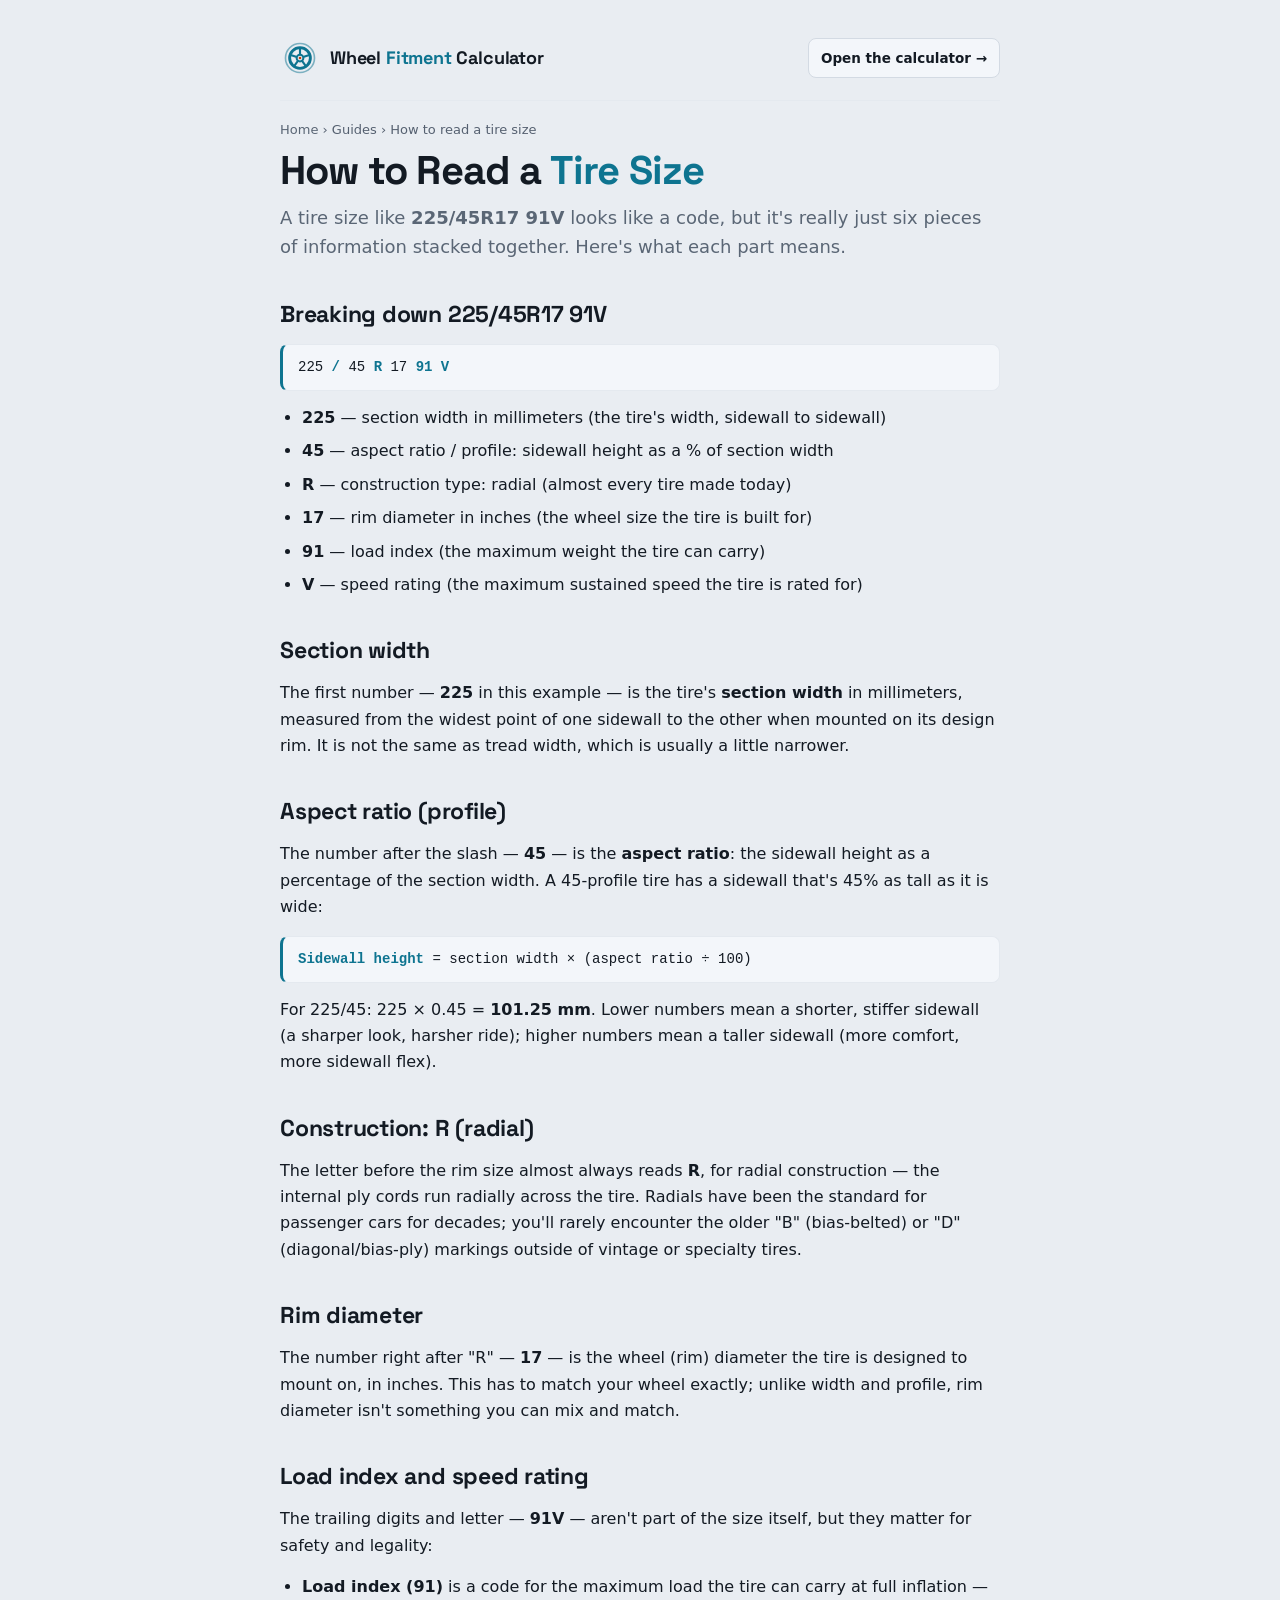
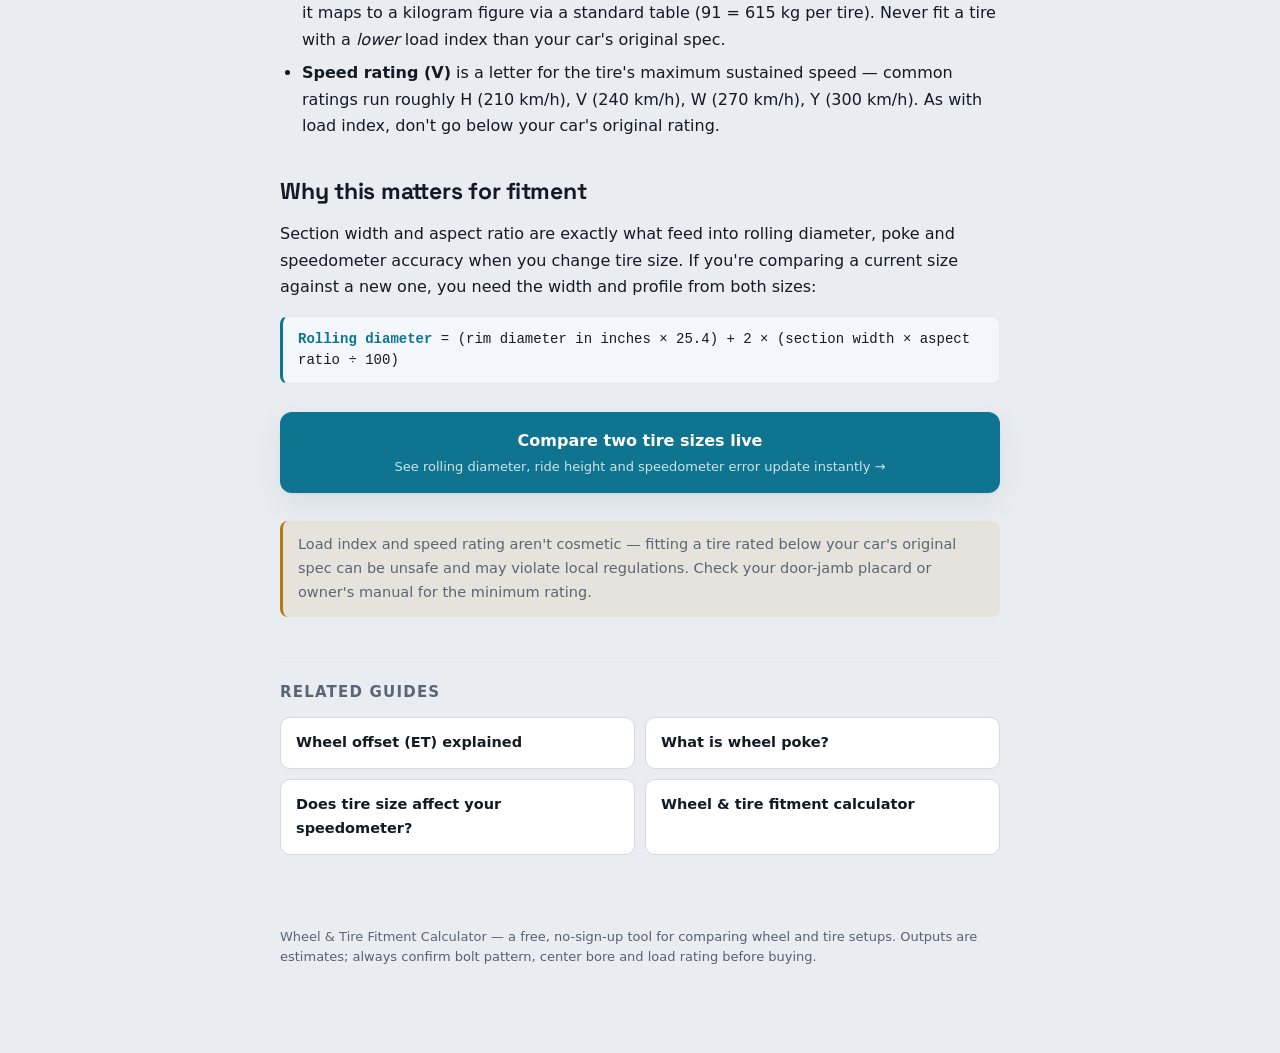
==== guides/how-to-read-a-tire-size.html @ 920fa5c3 "Swap willtheyfit-alternative guide for a tire-size-reading guide - Remove guides/willtheyfit-alterna" ====
<!doctype html>
<html lang="en">
<meta charset="utf-8">
<meta name="viewport" content="width=device-width, initial-scale=1">
<meta name="description" content="Tire sizes like 225/45R17 91V look cryptic but decode into a few simple numbers: section width, aspect ratio, construction, rim diameter, load index and speed rating. Here's how to read every part.">
<title>How to Read a Tire Size — 225/45R17 Explained</title>
<link rel="canonical" href="https://wheelfitmentcalculator.com/guides/how-to-read-a-tire-size">
<link rel="icon" href="/favicon.ico" sizes="48x48">
<link rel="icon" href="/favicon.svg" type="image/svg+xml">
<link rel="apple-touch-icon" href="/apple-touch-icon.png">
<meta name="theme-color" content="#0b0e12" media="(prefers-color-scheme: dark)">
<meta name="theme-color" content="#e9edf2" media="(prefers-color-scheme: light)">
<meta property="og:type" content="article">
<meta property="og:title" content="How to Read a Tire Size">
<meta property="og:description" content="What section width, aspect ratio, construction, rim diameter, load index and speed rating actually mean — decoding a size like 225/45R17 91V.">
<meta property="og:url" content="https://wheelfitmentcalculator.com/guides/how-to-read-a-tire-size">
<meta property="og:image" content="https://wheelfitmentcalculator.com/og-image.png">
<meta name="twitter:card" content="summary_large_image">
<link rel="stylesheet" href="/assets/site.css">
<script type="application/ld+json">
{"@context":"https://schema.org","@type":"Article","headline":"How to Read a Tire Size — 225/45R17 Explained","description":"What section width, aspect ratio, construction, rim diameter, load index and speed rating mean — decoding a tire size like 225/45R17 91V.","mainEntityOfPage":"https://wheelfitmentcalculator.com/guides/how-to-read-a-tire-size","author":{"@type":"Organization","name":"Wheel Fitment Calculator"},"publisher":{"@type":"Organization","name":"Wheel Fitment Calculator"}}
</script>
<script type="application/ld+json">
{"@context":"https://schema.org","@type":"BreadcrumbList","itemListElement":[{"@type":"ListItem","position":1,"name":"Home","item":"https://wheelfitmentcalculator.com/"},{"@type":"ListItem","position":2,"name":"Guides","item":"https://wheelfitmentcalculator.com/guides/how-to-read-a-tire-size"},{"@type":"ListItem","position":3,"name":"How to Read a Tire Size"}]}
</script>

<div class="wrap">
  <header class="site-header">
    <a href="/" style="display:flex;align-items:center;gap:10px">
      <svg class="mark" viewBox="0 0 32 32" aria-hidden="true">
        <circle cx="16" cy="16" r="11.6" fill="none" stroke="var(--new)" stroke-width="1.3" opacity="0.5"/>
        <circle cx="16" cy="16" r="8.3" fill="none" stroke="var(--new)" stroke-width="2.3"/>
        <line x1="16" y1="12.7" x2="16" y2="8.8" stroke="var(--new)" stroke-width="1.7" stroke-linecap="round"/>
        <line x1="19.14" y1="14.98" x2="22.85" y2="13.78" stroke="var(--new)" stroke-width="1.7" stroke-linecap="round"/>
        <line x1="17.94" y1="18.67" x2="20.23" y2="21.82" stroke="var(--new)" stroke-width="1.7" stroke-linecap="round"/>
        <line x1="14.06" y1="18.67" x2="11.77" y2="21.82" stroke="var(--new)" stroke-width="1.7" stroke-linecap="round"/>
        <line x1="12.86" y1="14.98" x2="9.15" y2="13.78" stroke="var(--new)" stroke-width="1.7" stroke-linecap="round"/>
        <circle cx="16" cy="16" r="2.7" fill="var(--ground)" stroke="var(--new)" stroke-width="1.6"/>
        <circle cx="16" cy="16" r="1.05" fill="var(--existing)"/>
      </svg>
      <span class="name">Wheel <b>Fitment</b> Calculator</span>
    </a>
    <a class="to-app" href="/">Open the calculator →</a>
  </header>

  <p class="crumb"><a href="/">Home</a> › Guides › How to read a tire size</p>
  <article>
    <h1>How to Read a <span class="accent">Tire Size</span></h1>
    <p class="lead">A tire size like <strong>225/45R17 91V</strong> looks like a code, but it's really just six pieces of information stacked together. Here's what each part means.</p>

    <h2>Breaking down 225/45R17 91V</h2>
    <div class="formula">225 <b>/</b> 45 <b>R</b> 17 <b>91</b> <b>V</b></div>
    <ul>
      <li><strong>225</strong> — section width in millimeters (the tire's width, sidewall to sidewall)</li>
      <li><strong>45</strong> — aspect ratio / profile: sidewall height as a % of section width</li>
      <li><strong>R</strong> — construction type: radial (almost every tire made today)</li>
      <li><strong>17</strong> — rim diameter in inches (the wheel size the tire is built for)</li>
      <li><strong>91</strong> — load index (the maximum weight the tire can carry)</li>
      <li><strong>V</strong> — speed rating (the maximum sustained speed the tire is rated for)</li>
    </ul>

    <h2>Section width</h2>
    <p>The first number — <strong>225</strong> in this example — is the tire's <strong>section width</strong> in millimeters, measured from the widest point of one sidewall to the other when mounted on its design rim. It is not the same as tread width, which is usually a little narrower.</p>

    <h2>Aspect ratio (profile)</h2>
    <p>The number after the slash — <strong>45</strong> — is the <strong>aspect ratio</strong>: the sidewall height as a percentage of the section width. A 45-profile tire has a sidewall that's 45% as tall as it is wide:</p>
    <div class="formula"><b>Sidewall height</b> = section width × (aspect ratio ÷ 100)</div>
    <p>For 225/45: 225 × 0.45 = <strong>101.25&nbsp;mm</strong>. Lower numbers mean a shorter, stiffer sidewall (a sharper look, harsher ride); higher numbers mean a taller sidewall (more comfort, more sidewall flex).</p>

    <h2>Construction: R (radial)</h2>
    <p>The letter before the rim size almost always reads <strong>R</strong>, for radial construction — the internal ply cords run radially across the tire. Radials have been the standard for passenger cars for decades; you'll rarely encounter the older "B" (bias-belted) or "D" (diagonal/bias-ply) markings outside of vintage or specialty tires.</p>

    <h2>Rim diameter</h2>
    <p>The number right after "R" — <strong>17</strong> — is the wheel (rim) diameter the tire is designed to mount on, in inches. This has to match your wheel exactly; unlike width and profile, rim diameter isn't something you can mix and match.</p>

    <h2>Load index and speed rating</h2>
    <p>The trailing digits and letter — <strong>91V</strong> — aren't part of the size itself, but they matter for safety and legality:</p>
    <ul>
      <li><strong>Load index (91)</strong> is a code for the maximum load the tire can carry at full inflation — it maps to a kilogram figure via a standard table (91 = 615&nbsp;kg per tire). Never fit a tire with a <em>lower</em> load index than your car's original spec.</li>
      <li><strong>Speed rating (V)</strong> is a letter for the tire's maximum sustained speed — common ratings run roughly H (210&nbsp;km/h), V (240&nbsp;km/h), W (270&nbsp;km/h), Y (300&nbsp;km/h). As with load index, don't go below your car's original rating.</li>
    </ul>

    <h2>Why this matters for fitment</h2>
    <p>Section width and aspect ratio are exactly what feed into rolling diameter, poke and speedometer accuracy when you change tire size. If you're comparing a current size against a new one, you need the width and profile from both sizes:</p>
    <div class="formula"><b>Rolling diameter</b> = (rim diameter in inches × 25.4) + 2 × (section width × aspect ratio ÷ 100)</div>

    <a class="cta" href="/">Compare two tire sizes live<small>See rolling diameter, ride height and speedometer error update instantly →</small></a>

    <div class="note">Load index and speed rating aren't cosmetic — fitting a tire rated below your car's original spec can be unsafe and may violate local regulations. Check your door-jamb placard or owner's manual for the minimum rating.</div>

    <div class="related">
      <h2>Related guides</h2>
      <div class="related-grid">
        <a href="/guides/wheel-offset-et-explained">Wheel offset (ET) explained</a>
        <a href="/guides/what-is-wheel-poke">What is wheel poke?</a>
        <a href="/guides/tire-size-and-speedometer-error">Does tire size affect your speedometer?</a>
        <a href="/">Wheel &amp; tire fitment calculator</a>
      </div>
    </div>
  </article>

  <footer>
    <p><a href="/">Wheel &amp; Tire Fitment Calculator</a> — a free, no-sign-up tool for comparing wheel and tire setups. Outputs are estimates; always confirm bolt pattern, center bore and load rating before buying.</p>
  </footer>
</div>
---- assets/site.css ----
/* Shared styles for the content/guide pages (the calculator app keeps its own inline CSS). */
@font-face {
  font-family: 'Space Grotesk';
  font-style: normal;
  font-weight: 700;
  font-display: swap;
  src: url(/assets/space-grotesk-700.woff2) format('woff2');
}

:root {
  --ground: #0b0e12; --surface: #141922; --surface-2: #1b212c; --line: #28303b; --line-soft: #1e2530;
  --ink: #eaf0f6; --ink-dim: #8b97a6; --ink-faint: #7c8b9e;
  --existing: #ff7a33; --new: #31c8ff; --hl: #ffcf40;
  --font-ui: system-ui, -apple-system, "Segoe UI", Roboto, Helvetica, Arial, sans-serif;
  --font-mono: ui-monospace, "Cascadia Mono", "SFMono-Regular", "Segoe UI Mono", Consolas, "Liberation Mono", monospace;
  --shadow: 0 1px 0 rgba(255,255,255,0.03) inset, 0 8px 30px rgba(0,0,0,0.35);
}
@media (prefers-color-scheme: light) {
  :root {
    --ground: #e9edf2; --surface: #ffffff; --surface-2: #f3f6fa; --line: #d3dae3; --line-soft: #e4e9ef;
    --ink: #131a23; --ink-dim: #5a6675; --ink-faint: #556070;
    --existing: #c2410c; --new: #0e7490; --hl: #b7790a;
    --shadow: 0 1px 2px rgba(20,30,45,0.06), 0 10px 30px rgba(30,45,70,0.08);
  }
}

* { box-sizing: border-box; }
html { -webkit-text-size-adjust: 100%; }
body { margin: 0; background: var(--ground); color: var(--ink); font-family: var(--font-ui); font-size: 16px; line-height: 1.65; -webkit-font-smoothing: antialiased; }
.wrap { max-width: 760px; margin: 0 auto; padding: 24px 20px 72px; }
img, svg { max-width: 100%; }
a { color: var(--new); text-decoration: none; }
a:hover { text-decoration: underline; }

/* header */
.site-header { display: flex; align-items: center; gap: 12px; padding: 14px 0 22px; border-bottom: 1px solid var(--line-soft); margin-bottom: 6px; }
.site-header .mark { width: 40px; height: 40px; flex: none; }
.site-header .name { font-family: 'Space Grotesk', var(--font-ui); font-weight: 700; font-size: 18px; letter-spacing: -0.01em; color: var(--ink); }
.site-header .name b { color: var(--new); font-weight: 700; }
.site-header .to-app { margin-left: auto; font-family: var(--font-ui); font-size: 13.5px; font-weight: 600; color: var(--ink); background: var(--surface-2); border: 1px solid var(--line); border-radius: 8px; padding: 8px 12px; }
.site-header .to-app:hover { border-color: var(--ink-faint); text-decoration: none; }

/* breadcrumb */
.crumb { font-size: 13px; color: var(--ink-faint); margin: 18px 0 4px; }
.crumb a { color: var(--ink-dim); }

/* article */
article h1 { font-family: 'Space Grotesk', var(--font-ui); font-weight: 700; letter-spacing: -0.02em; line-height: 1.1; font-size: clamp(28px, 5vw, 40px); margin: 8px 0 10px; }
article h1 .accent { color: var(--new); }
.lead { font-size: 18px; color: var(--ink-dim); margin: 0 0 26px; }
article h2 { font-family: 'Space Grotesk', var(--font-ui); font-weight: 700; letter-spacing: -0.01em; font-size: 23px; margin: 34px 0 10px; }
article h3 { font-size: 17px; font-weight: 700; margin: 24px 0 6px; }
article p { margin: 0 0 15px; color: var(--ink); }
article ul, article ol { margin: 0 0 15px; padding-left: 22px; color: var(--ink); }
article li { margin: 0 0 7px; }
article strong { font-weight: 600; }
.muted { color: var(--ink-dim); }

.formula { font-family: var(--font-mono); font-size: 14px; line-height: 1.5; background: var(--surface-2); border: 1px solid var(--line-soft); border-left: 3px solid var(--new); border-radius: 8px; padding: 12px 15px; margin: 0 0 14px; color: var(--ink); overflow-x: auto; }
.formula b { color: var(--new); }
.note { border-left: 3px solid var(--hl); background: color-mix(in srgb, var(--hl) 9%, transparent); padding: 12px 15px; border-radius: 8px; font-size: 14.5px; color: var(--ink-dim); margin: 0 0 16px; }

/* call-to-action to the calculator */
.cta { display: block; text-align: center; background: var(--new); color: #04121a; border-radius: 12px; padding: 16px 20px; font-weight: 700; font-size: 16px; margin: 28px 0; box-shadow: var(--shadow); }
.cta:hover { filter: brightness(1.06); text-decoration: none; }
.cta small { display: block; font-weight: 500; font-size: 13px; opacity: 0.8; margin-top: 2px; }
@media (prefers-color-scheme: light) { .cta { color: #ffffff; } }

/* related guides */
.related { margin-top: 40px; border-top: 1px solid var(--line-soft); padding-top: 22px; }
.related h2 { font-size: 15px; text-transform: uppercase; letter-spacing: .08em; color: var(--ink-dim); margin: 0 0 12px; font-family: var(--font-ui); font-weight: 700; }
.related-grid { display: grid; grid-template-columns: 1fr 1fr; gap: 10px; }
@media (max-width: 560px) { .related-grid { grid-template-columns: 1fr; } }
.related-grid a { display: block; background: var(--surface); border: 1px solid var(--line); border-radius: 10px; padding: 13px 15px; color: var(--ink); font-weight: 600; font-size: 14.5px; }
.related-grid a:hover { border-color: var(--ink-faint); text-decoration: none; }

footer { margin-top: 40px; border-top: 1px solid var(--line-soft); padding-top: 18px; color: var(--ink-faint); font-size: 13px; line-height: 1.6; }
footer a { color: var(--ink-dim); }
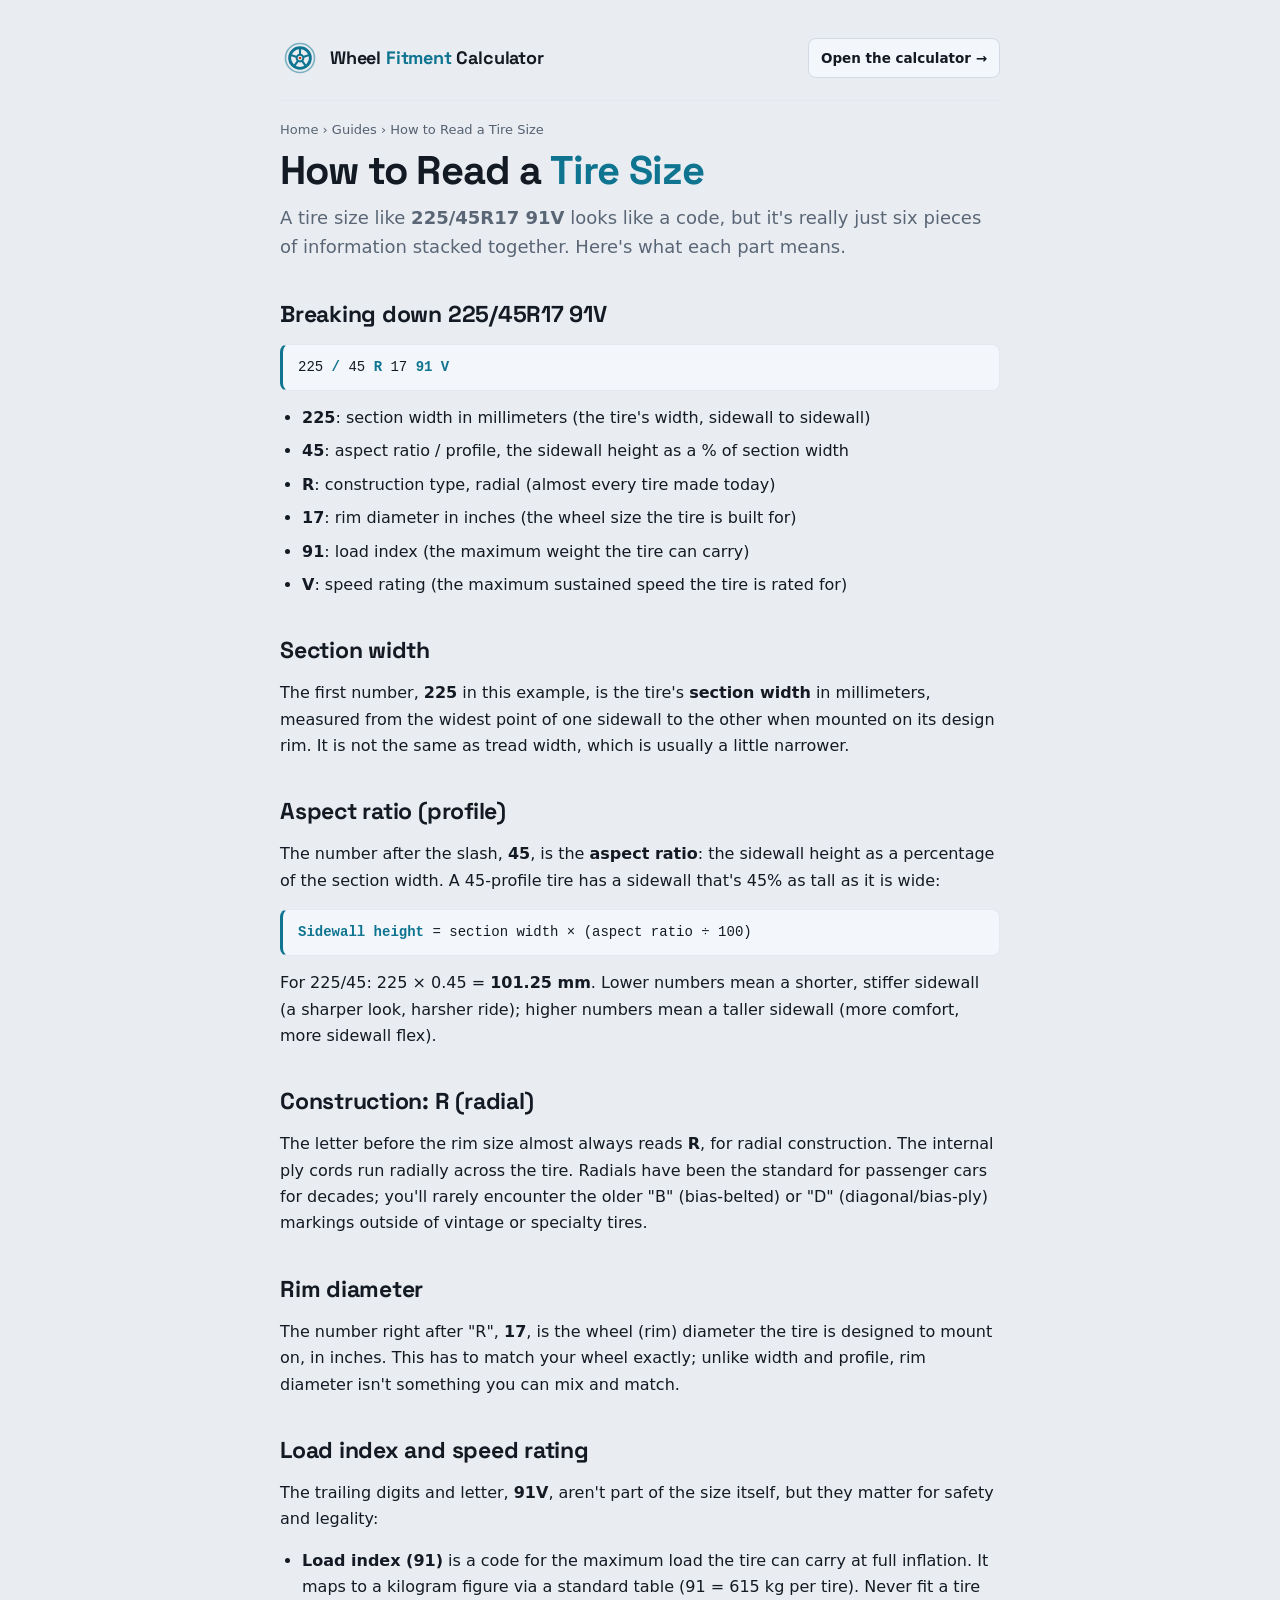
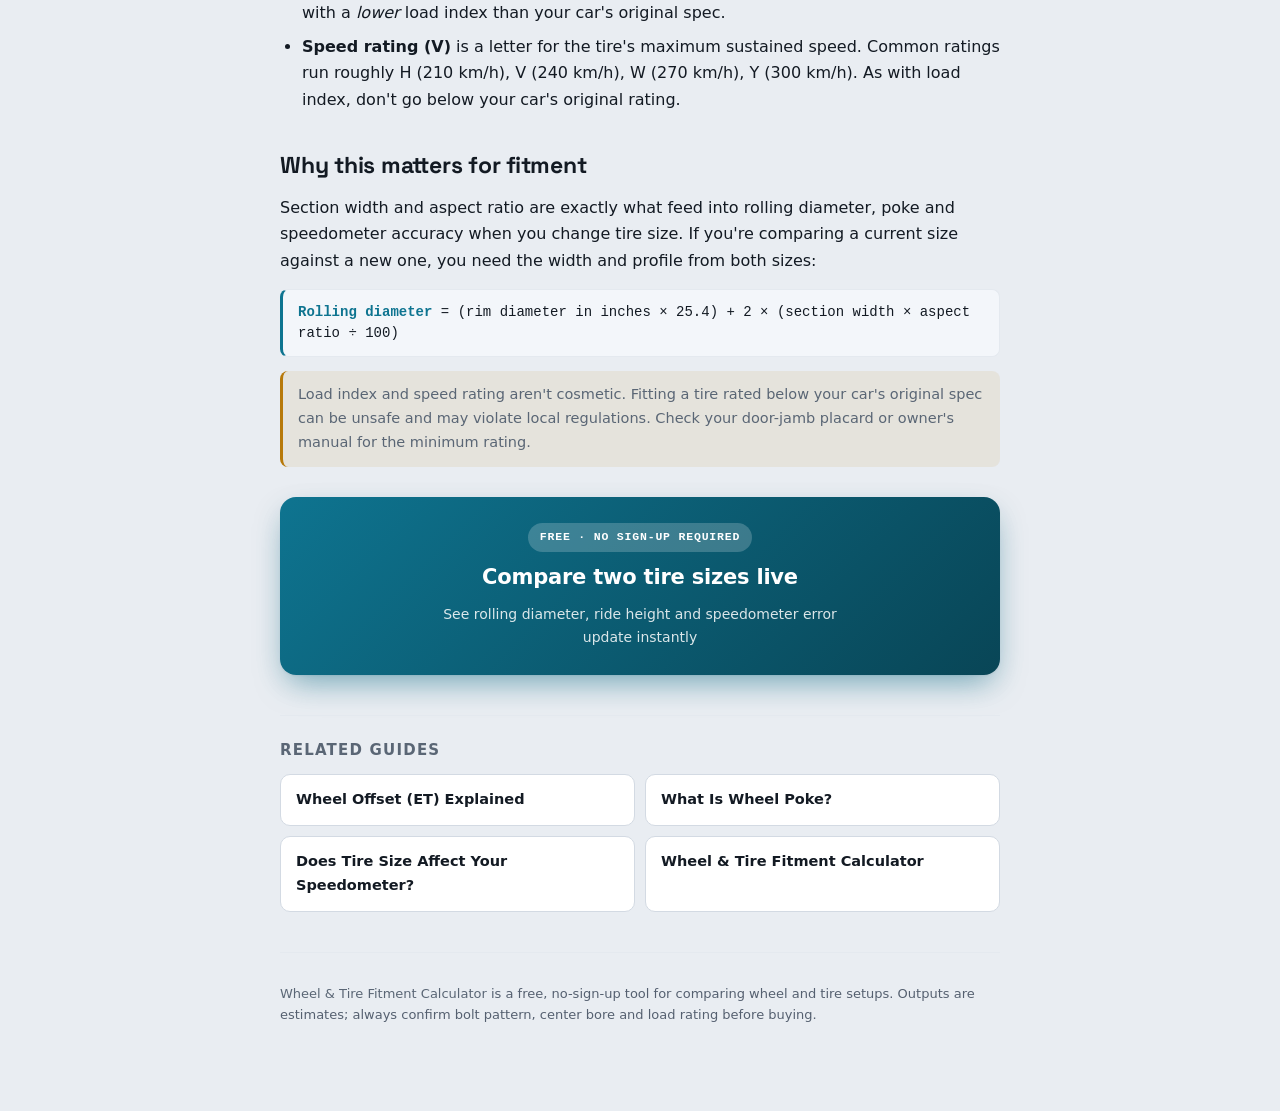
==== commit dc41153f: "Copy pass: no em dashes, Title Case guide labels, redesigned CTA, stacked logo - Remove every em das" ====
--- a/guides/how-to-read-a-tire-size.html
+++ b/guides/how-to-read-a-tire-size.html
@@ -3,7 +3,7 @@
 <meta charset="utf-8">
 <meta name="viewport" content="width=device-width, initial-scale=1">
 <meta name="description" content="Tire sizes like 225/45R17 91V look cryptic but decode into a few simple numbers: section width, aspect ratio, construction, rim diameter, load index and speed rating. Here's how to read every part.">
-<title>How to Read a Tire Size — 225/45R17 Explained</title>
+<title>How to Read a Tire Size: 225/45R17 Explained</title>
 <link rel="canonical" href="https://wheelfitmentcalculator.com/guides/how-to-read-a-tire-size">
 <link rel="icon" href="/favicon.ico" sizes="48x48">
 <link rel="icon" href="/favicon.svg" type="image/svg+xml">
@@ -12,13 +12,13 @@
 <meta name="theme-color" content="#e9edf2" media="(prefers-color-scheme: light)">
 <meta property="og:type" content="article">
 <meta property="og:title" content="How to Read a Tire Size">
-<meta property="og:description" content="What section width, aspect ratio, construction, rim diameter, load index and speed rating actually mean — decoding a size like 225/45R17 91V.">
+<meta property="og:description" content="What section width, aspect ratio, construction, rim diameter, load index and speed rating mean when decoding a size like 225/45R17 91V.">
 <meta property="og:url" content="https://wheelfitmentcalculator.com/guides/how-to-read-a-tire-size">
 <meta property="og:image" content="https://wheelfitmentcalculator.com/og-image.png">
 <meta name="twitter:card" content="summary_large_image">
 <link rel="stylesheet" href="/assets/site.css">
 <script type="application/ld+json">
-{"@context":"https://schema.org","@type":"Article","headline":"How to Read a Tire Size — 225/45R17 Explained","description":"What section width, aspect ratio, construction, rim diameter, load index and speed rating mean — decoding a tire size like 225/45R17 91V.","mainEntityOfPage":"https://wheelfitmentcalculator.com/guides/how-to-read-a-tire-size","author":{"@type":"Organization","name":"Wheel Fitment Calculator"},"publisher":{"@type":"Organization","name":"Wheel Fitment Calculator"}}
+{"@context":"https://schema.org","@type":"Article","headline":"How to Read a Tire Size: 225/45R17 Explained","description":"What section width, aspect ratio, construction, rim diameter, load index and speed rating mean when decoding a tire size like 225/45R17 91V.","mainEntityOfPage":"https://wheelfitmentcalculator.com/guides/how-to-read-a-tire-size","author":{"@type":"Organization","name":"Wheel Fitment Calculator"},"publisher":{"@type":"Organization","name":"Wheel Fitment Calculator"}}
 </script>
 <script type="application/ld+json">
 {"@context":"https://schema.org","@type":"BreadcrumbList","itemListElement":[{"@type":"ListItem","position":1,"name":"Home","item":"https://wheelfitmentcalculator.com/"},{"@type":"ListItem","position":2,"name":"Guides","item":"https://wheelfitmentcalculator.com/guides/how-to-read-a-tire-size"},{"@type":"ListItem","position":3,"name":"How to Read a Tire Size"}]}
@@ -43,7 +43,7 @@
     <a class="to-app" href="/">Open the calculator →</a>
   </header>
 
-  <p class="crumb"><a href="/">Home</a> › Guides › How to read a tire size</p>
+  <p class="crumb"><a href="/">Home</a> › Guides › How to Read a Tire Size</p>
   <article>
     <h1>How to Read a <span class="accent">Tire Size</span></h1>
     <p class="lead">A tire size like <strong>225/45R17 91V</strong> looks like a code, but it's really just six pieces of information stacked together. Here's what each part means.</p>
@@ -51,55 +51,59 @@
     <h2>Breaking down 225/45R17 91V</h2>
     <div class="formula">225 <b>/</b> 45 <b>R</b> 17 <b>91</b> <b>V</b></div>
     <ul>
-      <li><strong>225</strong> — section width in millimeters (the tire's width, sidewall to sidewall)</li>
-      <li><strong>45</strong> — aspect ratio / profile: sidewall height as a % of section width</li>
-      <li><strong>R</strong> — construction type: radial (almost every tire made today)</li>
-      <li><strong>17</strong> — rim diameter in inches (the wheel size the tire is built for)</li>
-      <li><strong>91</strong> — load index (the maximum weight the tire can carry)</li>
-      <li><strong>V</strong> — speed rating (the maximum sustained speed the tire is rated for)</li>
+      <li><strong>225</strong>: section width in millimeters (the tire's width, sidewall to sidewall)</li>
+      <li><strong>45</strong>: aspect ratio / profile, the sidewall height as a % of section width</li>
+      <li><strong>R</strong>: construction type, radial (almost every tire made today)</li>
+      <li><strong>17</strong>: rim diameter in inches (the wheel size the tire is built for)</li>
+      <li><strong>91</strong>: load index (the maximum weight the tire can carry)</li>
+      <li><strong>V</strong>: speed rating (the maximum sustained speed the tire is rated for)</li>
     </ul>
 
     <h2>Section width</h2>
-    <p>The first number — <strong>225</strong> in this example — is the tire's <strong>section width</strong> in millimeters, measured from the widest point of one sidewall to the other when mounted on its design rim. It is not the same as tread width, which is usually a little narrower.</p>
+    <p>The first number, <strong>225</strong> in this example, is the tire's <strong>section width</strong> in millimeters, measured from the widest point of one sidewall to the other when mounted on its design rim. It is not the same as tread width, which is usually a little narrower.</p>
 
     <h2>Aspect ratio (profile)</h2>
-    <p>The number after the slash — <strong>45</strong> — is the <strong>aspect ratio</strong>: the sidewall height as a percentage of the section width. A 45-profile tire has a sidewall that's 45% as tall as it is wide:</p>
+    <p>The number after the slash, <strong>45</strong>, is the <strong>aspect ratio</strong>: the sidewall height as a percentage of the section width. A 45-profile tire has a sidewall that's 45% as tall as it is wide:</p>
     <div class="formula"><b>Sidewall height</b> = section width × (aspect ratio ÷ 100)</div>
     <p>For 225/45: 225 × 0.45 = <strong>101.25&nbsp;mm</strong>. Lower numbers mean a shorter, stiffer sidewall (a sharper look, harsher ride); higher numbers mean a taller sidewall (more comfort, more sidewall flex).</p>
 
     <h2>Construction: R (radial)</h2>
-    <p>The letter before the rim size almost always reads <strong>R</strong>, for radial construction — the internal ply cords run radially across the tire. Radials have been the standard for passenger cars for decades; you'll rarely encounter the older "B" (bias-belted) or "D" (diagonal/bias-ply) markings outside of vintage or specialty tires.</p>
+    <p>The letter before the rim size almost always reads <strong>R</strong>, for radial construction. The internal ply cords run radially across the tire. Radials have been the standard for passenger cars for decades; you'll rarely encounter the older "B" (bias-belted) or "D" (diagonal/bias-ply) markings outside of vintage or specialty tires.</p>
 
     <h2>Rim diameter</h2>
-    <p>The number right after "R" — <strong>17</strong> — is the wheel (rim) diameter the tire is designed to mount on, in inches. This has to match your wheel exactly; unlike width and profile, rim diameter isn't something you can mix and match.</p>
+    <p>The number right after "R", <strong>17</strong>, is the wheel (rim) diameter the tire is designed to mount on, in inches. This has to match your wheel exactly; unlike width and profile, rim diameter isn't something you can mix and match.</p>
 
     <h2>Load index and speed rating</h2>
-    <p>The trailing digits and letter — <strong>91V</strong> — aren't part of the size itself, but they matter for safety and legality:</p>
+    <p>The trailing digits and letter, <strong>91V</strong>, aren't part of the size itself, but they matter for safety and legality:</p>
     <ul>
-      <li><strong>Load index (91)</strong> is a code for the maximum load the tire can carry at full inflation — it maps to a kilogram figure via a standard table (91 = 615&nbsp;kg per tire). Never fit a tire with a <em>lower</em> load index than your car's original spec.</li>
-      <li><strong>Speed rating (V)</strong> is a letter for the tire's maximum sustained speed — common ratings run roughly H (210&nbsp;km/h), V (240&nbsp;km/h), W (270&nbsp;km/h), Y (300&nbsp;km/h). As with load index, don't go below your car's original rating.</li>
+      <li><strong>Load index (91)</strong> is a code for the maximum load the tire can carry at full inflation. It maps to a kilogram figure via a standard table (91 = 615&nbsp;kg per tire). Never fit a tire with a <em>lower</em> load index than your car's original spec.</li>
+      <li><strong>Speed rating (V)</strong> is a letter for the tire's maximum sustained speed. Common ratings run roughly H (210&nbsp;km/h), V (240&nbsp;km/h), W (270&nbsp;km/h), Y (300&nbsp;km/h). As with load index, don't go below your car's original rating.</li>
     </ul>
 
     <h2>Why this matters for fitment</h2>
     <p>Section width and aspect ratio are exactly what feed into rolling diameter, poke and speedometer accuracy when you change tire size. If you're comparing a current size against a new one, you need the width and profile from both sizes:</p>
     <div class="formula"><b>Rolling diameter</b> = (rim diameter in inches × 25.4) + 2 × (section width × aspect ratio ÷ 100)</div>
 
-    <a class="cta" href="/">Compare two tire sizes live<small>See rolling diameter, ride height and speedometer error update instantly →</small></a>
+    <div class="note">Load index and speed rating aren't cosmetic. Fitting a tire rated below your car's original spec can be unsafe and may violate local regulations. Check your door-jamb placard or owner's manual for the minimum rating.</div>
 
-    <div class="note">Load index and speed rating aren't cosmetic — fitting a tire rated below your car's original spec can be unsafe and may violate local regulations. Check your door-jamb placard or owner's manual for the minimum rating.</div>
+    <a class="cta" href="/">
+      <span class="cta-badge">Free · No sign-up required</span>
+      <span class="cta-title">Compare two tire sizes live</span>
+      <span class="cta-sub">See rolling diameter, ride height and speedometer error update instantly</span>
+    </a>
 
     <div class="related">
       <h2>Related guides</h2>
       <div class="related-grid">
-        <a href="/guides/wheel-offset-et-explained">Wheel offset (ET) explained</a>
-        <a href="/guides/what-is-wheel-poke">What is wheel poke?</a>
-        <a href="/guides/tire-size-and-speedometer-error">Does tire size affect your speedometer?</a>
-        <a href="/">Wheel &amp; tire fitment calculator</a>
+        <a href="/guides/wheel-offset-et-explained">Wheel Offset (ET) Explained</a>
+        <a href="/guides/what-is-wheel-poke">What Is Wheel Poke?</a>
+        <a href="/guides/tire-size-and-speedometer-error">Does Tire Size Affect Your Speedometer?</a>
+        <a href="/">Wheel &amp; Tire Fitment Calculator</a>
       </div>
     </div>
   </article>
 
   <footer>
-    <p><a href="/">Wheel &amp; Tire Fitment Calculator</a> — a free, no-sign-up tool for comparing wheel and tire setups. Outputs are estimates; always confirm bolt pattern, center bore and load rating before buying.</p>
+    <p><a href="/">Wheel &amp; Tire Fitment Calculator</a> is a free, no-sign-up tool for comparing wheel and tire setups. Outputs are estimates; always confirm bolt pattern, center bore and load rating before buying.</p>
   </footer>
 </div>
--- a/assets/site.css
+++ b/assets/site.css
@@ -61,10 +61,17 @@
 .note { border-left: 3px solid var(--hl); background: color-mix(in srgb, var(--hl) 9%, transparent); padding: 12px 15px; border-radius: 8px; font-size: 14.5px; color: var(--ink-dim); margin: 0 0 16px; }
 
 /* call-to-action to the calculator */
-.cta { display: block; text-align: center; background: var(--new); color: #04121a; border-radius: 12px; padding: 16px 20px; font-weight: 700; font-size: 16px; margin: 28px 0; box-shadow: var(--shadow); }
-.cta:hover { filter: brightness(1.06); text-decoration: none; }
-.cta small { display: block; font-weight: 500; font-size: 13px; opacity: 0.8; margin-top: 2px; }
-@media (prefers-color-scheme: light) { .cta { color: #ffffff; } }
+.cta { display: flex; flex-direction: column; align-items: center; gap: 8px; text-align: center; text-decoration: none;
+  background: linear-gradient(135deg, var(--new), color-mix(in srgb, var(--new) 60%, black));
+  color: #04121a; border-radius: 16px; padding: 26px 28px; margin: 30px 0;
+  box-shadow: 0 14px 32px -10px color-mix(in srgb, var(--new) 55%, transparent), var(--shadow);
+  transition: transform .15s ease, box-shadow .15s ease; }
+.cta:hover { transform: translateY(-2px); box-shadow: 0 18px 38px -8px color-mix(in srgb, var(--new) 65%, transparent); text-decoration: none; }
+.cta:active { transform: translateY(0); }
+.cta .cta-badge { font-family: var(--font-mono); font-size: 11.5px; font-weight: 700; letter-spacing: .07em; text-transform: uppercase; background: rgba(4,18,26,0.16); padding: 5px 12px; border-radius: 999px; }
+.cta .cta-title { font-size: 21px; font-weight: 800; letter-spacing: -0.01em; }
+.cta .cta-sub { font-size: 14px; font-weight: 500; opacity: 0.85; max-width: 46ch; }
+@media (prefers-color-scheme: light) { .cta { color: #ffffff; } .cta .cta-badge { background: rgba(255,255,255,0.2); } }
 
 /* related guides */
 .related { margin-top: 40px; border-top: 1px solid var(--line-soft); padding-top: 22px; }
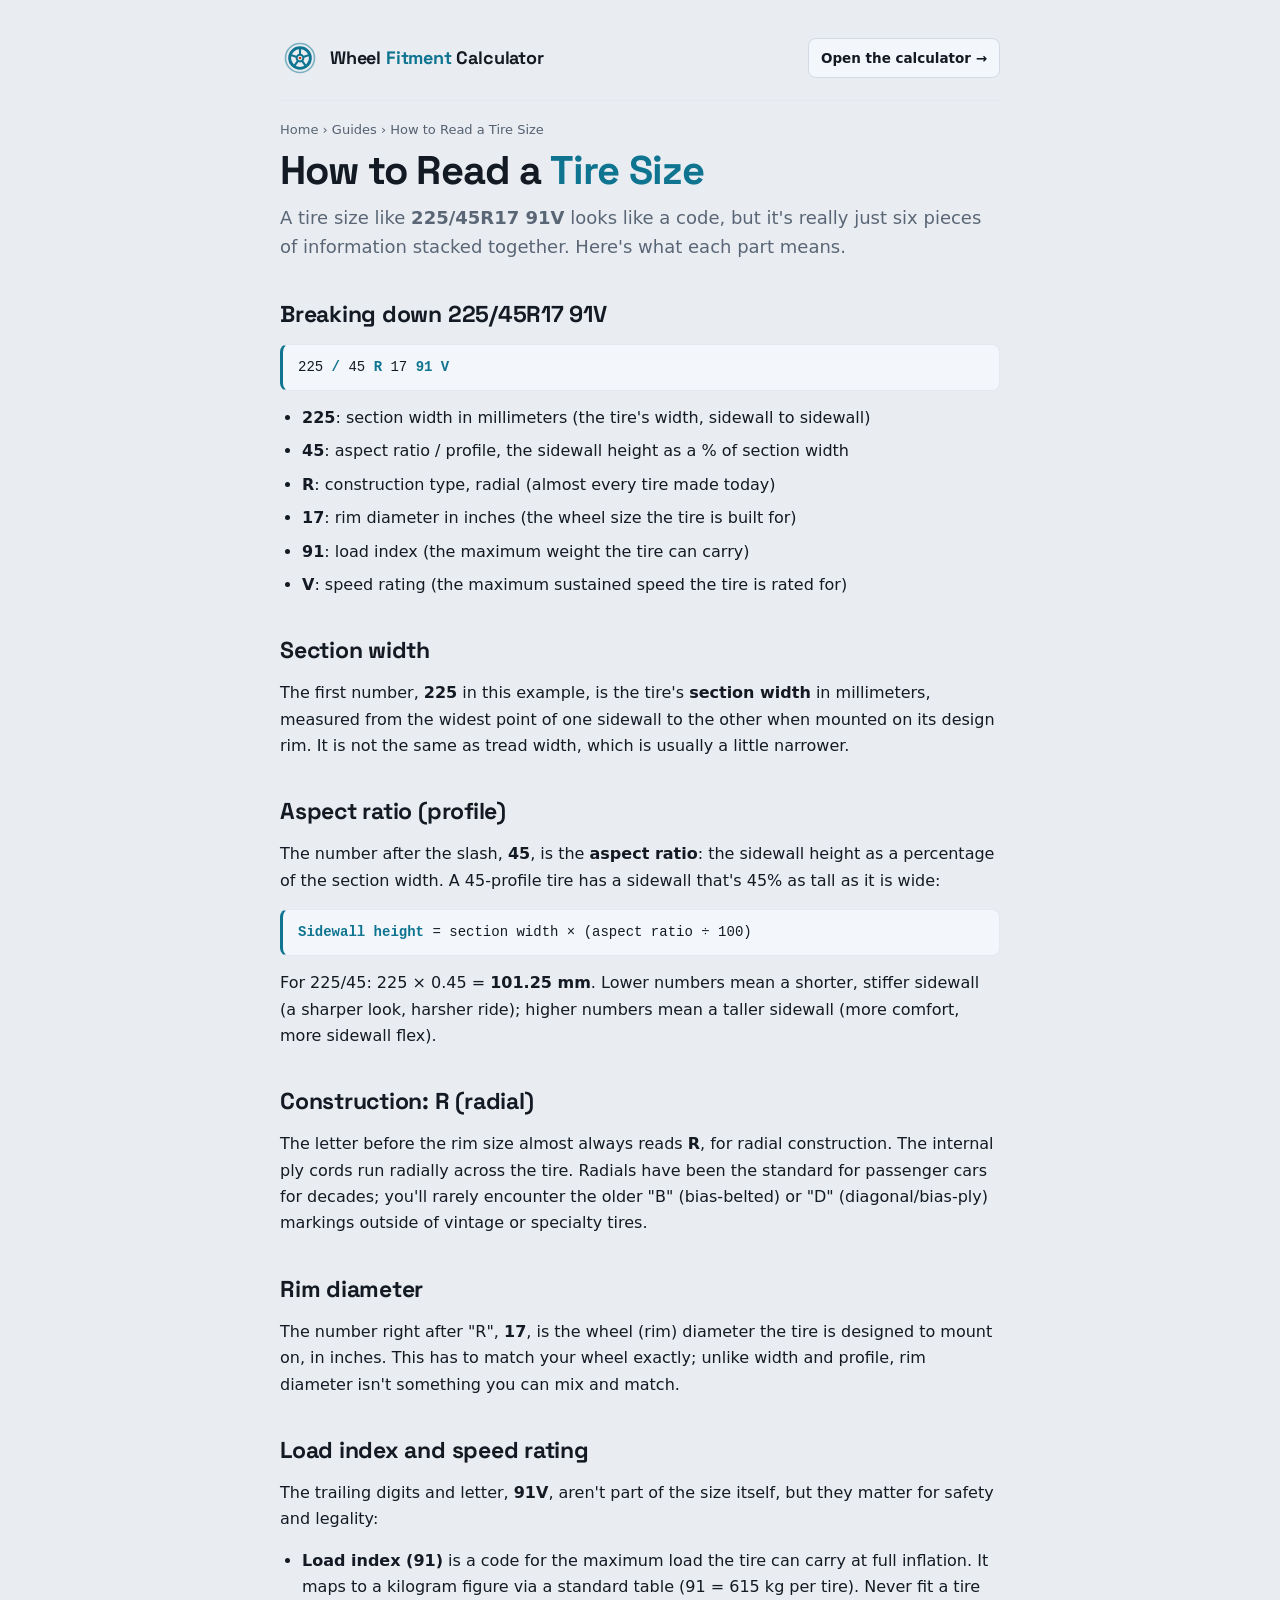
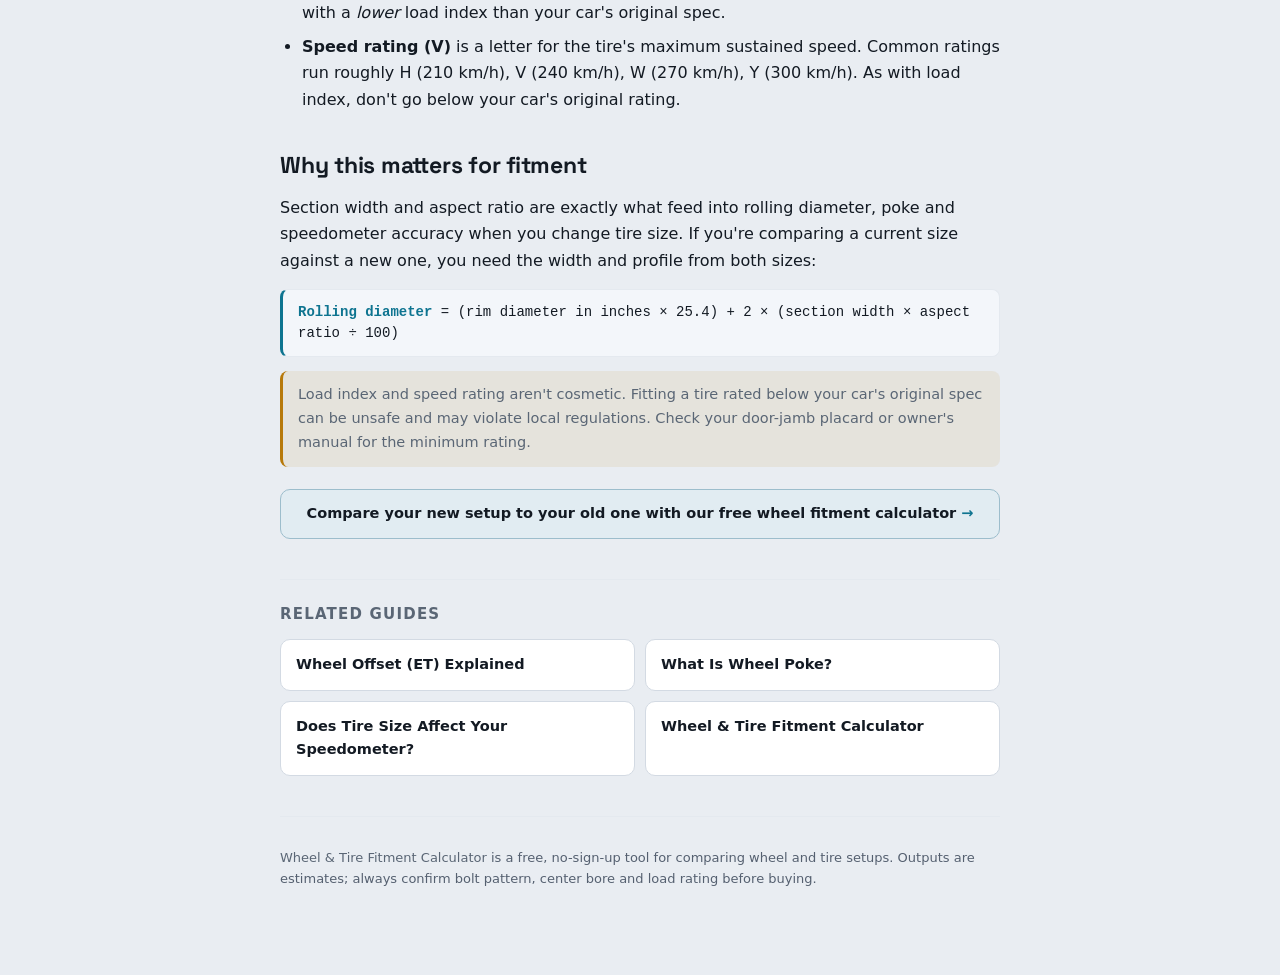
==== commit 6694b5c3: "Quiet the CTA, inline the tagline beside the logo, cross-link FAQ to guides - CTA: replace the brigh" ====
--- a/guides/how-to-read-a-tire-size.html
+++ b/guides/how-to-read-a-tire-size.html
@@ -86,11 +86,7 @@
 
     <div class="note">Load index and speed rating aren't cosmetic. Fitting a tire rated below your car's original spec can be unsafe and may violate local regulations. Check your door-jamb placard or owner's manual for the minimum rating.</div>
 
-    <a class="cta" href="/">
-      <span class="cta-badge">Free · No sign-up required</span>
-      <span class="cta-title">Compare two tire sizes live</span>
-      <span class="cta-sub">See rolling diameter, ride height and speedometer error update instantly</span>
-    </a>
+    <a class="cta" href="/">Compare your new setup to your old one with our free wheel fitment calculator <span class="cta-arrow">→</span></a>
 
     <div class="related">
       <h2>Related guides</h2>
--- a/assets/site.css
+++ b/assets/site.css
@@ -61,17 +61,14 @@
 .note { border-left: 3px solid var(--hl); background: color-mix(in srgb, var(--hl) 9%, transparent); padding: 12px 15px; border-radius: 8px; font-size: 14.5px; color: var(--ink-dim); margin: 0 0 16px; }
 
 /* call-to-action to the calculator */
-.cta { display: flex; flex-direction: column; align-items: center; gap: 8px; text-align: center; text-decoration: none;
-  background: linear-gradient(135deg, var(--new), color-mix(in srgb, var(--new) 60%, black));
-  color: #04121a; border-radius: 16px; padding: 26px 28px; margin: 30px 0;
-  box-shadow: 0 14px 32px -10px color-mix(in srgb, var(--new) 55%, transparent), var(--shadow);
-  transition: transform .15s ease, box-shadow .15s ease; }
-.cta:hover { transform: translateY(-2px); box-shadow: 0 18px 38px -8px color-mix(in srgb, var(--new) 65%, transparent); text-decoration: none; }
-.cta:active { transform: translateY(0); }
-.cta .cta-badge { font-family: var(--font-mono); font-size: 11.5px; font-weight: 700; letter-spacing: .07em; text-transform: uppercase; background: rgba(4,18,26,0.16); padding: 5px 12px; border-radius: 999px; }
-.cta .cta-title { font-size: 21px; font-weight: 800; letter-spacing: -0.01em; }
-.cta .cta-sub { font-size: 14px; font-weight: 500; opacity: 0.85; max-width: 46ch; }
-@media (prefers-color-scheme: light) { .cta { color: #ffffff; } .cta .cta-badge { background: rgba(255,255,255,0.2); } }
+.cta { display: block; text-align: center; text-decoration: none;
+  background: color-mix(in srgb, var(--new) 8%, var(--surface-2));
+  border: 1px solid color-mix(in srgb, var(--new) 28%, var(--line));
+  color: var(--ink); border-radius: 10px; padding: 12px 18px; margin: 22px 0;
+  font-size: 14.5px; font-weight: 600;
+  transition: border-color .12s ease, background .12s ease; }
+.cta:hover { border-color: color-mix(in srgb, var(--new) 55%, var(--line)); background: color-mix(in srgb, var(--new) 13%, var(--surface-2)); text-decoration: none; }
+.cta .cta-arrow { color: var(--new); font-weight: 700; }
 
 /* related guides */
 .related { margin-top: 40px; border-top: 1px solid var(--line-soft); padding-top: 22px; }
